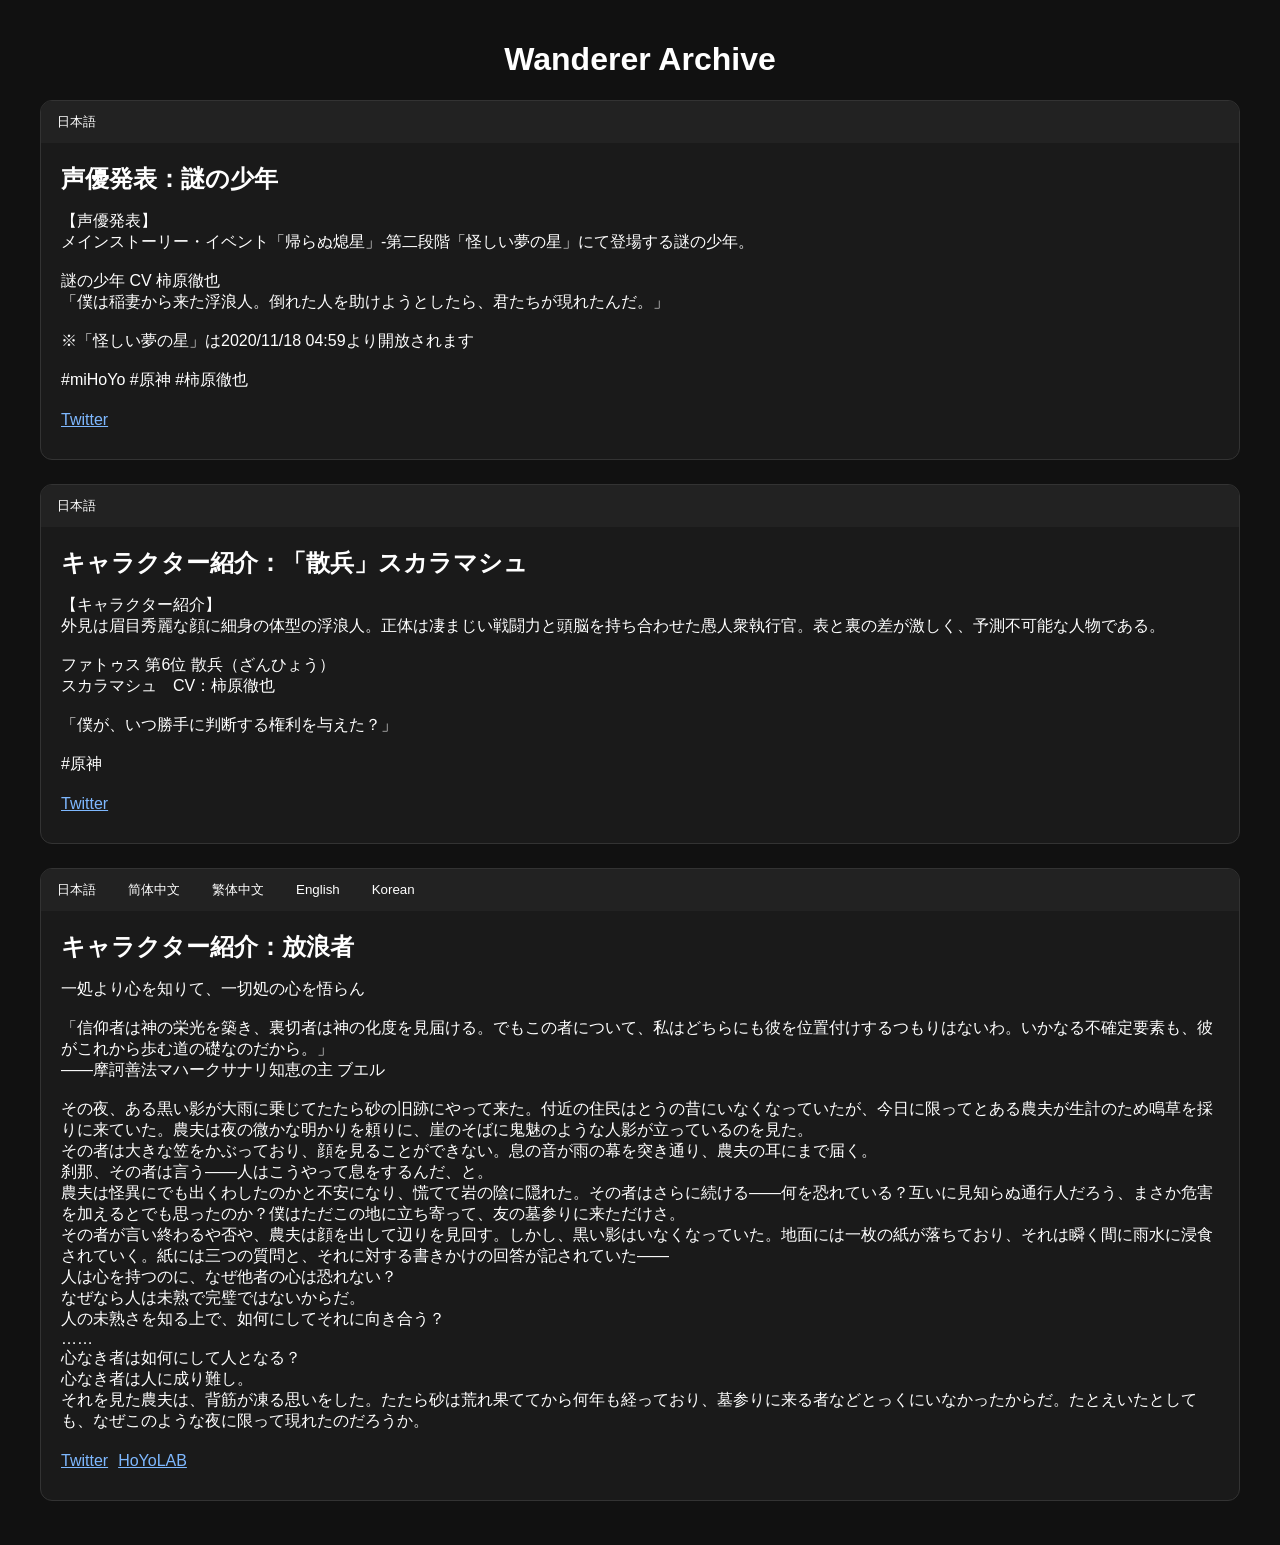
==== index.html @ 5365635c "Update index.html" ====
<!DOCTYPE html>
<html lang="ja">
<head>
<meta charset="UTF-8">
<meta name="viewport" content="width=device-width, initial-scale=1">

<title>Wanderer Archive</title>

<style>
body{
    font-family:-apple-system,BlinkMacSystemFont,sans-serif;
    max-width:1200px;
    margin:auto;
    padding:20px;
    background:#111;
    color:#fff;
}

h1{
    text-align:center;
}

.card{
    background:#1a1a1a;
    border:1px solid #333;
    border-radius:12px;
    margin-bottom:24px;
    overflow:hidden;
}

.tabs{
    display:flex;
    flex-wrap:wrap;
    background:#222;
}

.tabs button{
    border:none;
    background:#222;
    color:white;
    padding:12px 16px;
    cursor:pointer;
    transition:.2s;
}

.tabs button:hover{
    background:#333;
}

.tabs button.active{
    background:#4a90e2;
}

.content{
    padding:20px;
}

.title{
    font-size:1.5rem;
    font-weight:bold;
    margin-bottom:16px;
}

.images{
    margin-top:20px;
}

.images img{
    max-width:100%;
    border-radius:8px;
    margin-bottom:12px;
    display:block;
}

.links{
    margin-top:20px;
}

.links a{
    display:inline-block;
    margin-right:10px;
    margin-bottom:10px;
    color:#7eb8ff;
}

.error{
    color:#ff8080;
}
</style>
</head>
<body>

<h1>Wanderer Archive</h1>

<div id="app">Loading...</div>

<script>

fetch("./wandererDB.json")
.then(response => response.json())
.then(data => {

    const app = document.getElementById("app");
    app.innerHTML = "";

    Object.entries(data.intro).forEach(([id,item]) => {

        const card = document.createElement("div");
        card.className = "card";

        const tabs = document.createElement("div");
        tabs.className = "tabs";

        const content = document.createElement("div");
        content.className = "content";

        const availableLangs =
            Object.keys(data.language)
            .filter(lang =>
                item.description &&
                item.description[lang] !== null
            );

        if(availableLangs.length === 0){
            return;
        }

        function render(lang){

            content.innerHTML = "";

            const title = document.createElement("div");
            title.className = "title";
            title.textContent =
                item.title?.[lang]
                || item.title?.ja
                || "";

            content.appendChild(title);

            const desc = document.createElement("div");
            desc.innerHTML =
                item.description?.[lang]
                || "";

            content.appendChild(desc);

            // 画像
            const images = document.createElement("div");
            images.className = "images";

            if(Array.isArray(item.img)){

                item.img.forEach(group => {

                    Object.values(group).forEach(imageSet => {

                        const path = imageSet?.[lang];

                        if(path){

                            const img =
                                document.createElement("img");

                            img.src = path + ".jpg";

                            img.onerror = () => {
                                img.remove();
                            };

                            images.appendChild(img);
                        }
                    });

                });

            }

            content.appendChild(images);

            // URL
            const links = document.createElement("div");
            links.className = "links";

            if(
                Array.isArray(item.url)
                && item.url[0]
                && item.url[0][lang]
            ){

                item.url[0][lang].forEach(site => {

                    Object.entries(site).forEach(([name,url]) => {

                        const a =
                            document.createElement("a");

                        a.href = url;
                        a.target = "_blank";
                        a.rel = "noopener noreferrer";

                        a.textContent = name;

                        links.appendChild(a);

                    });

                });

            }

            content.appendChild(links);

            tabs.querySelectorAll("button")
                .forEach(btn =>
                    btn.classList.remove("active")
                );

            document
                .getElementById(`tab-${id}-${lang}`)
                ?.classList.add("active");
        }

        availableLangs.forEach(lang => {

            const btn =
                document.createElement("button");

            btn.id =
                `tab-${id}-${lang}`;

            btn.textContent =
                data.language[lang];

            btn.addEventListener(
                "click",
                () => render(lang)
            );

            tabs.appendChild(btn);

        });

        render(availableLangs[0]);

        card.appendChild(tabs);
        card.appendChild(content);

        app.appendChild(card);

    });

})
.catch(error => {

    document.getElementById("app").innerHTML =
        `<div class="error">
            ${error}
        </div>`;

    console.error(error);

});
</script>

</body>
</html>
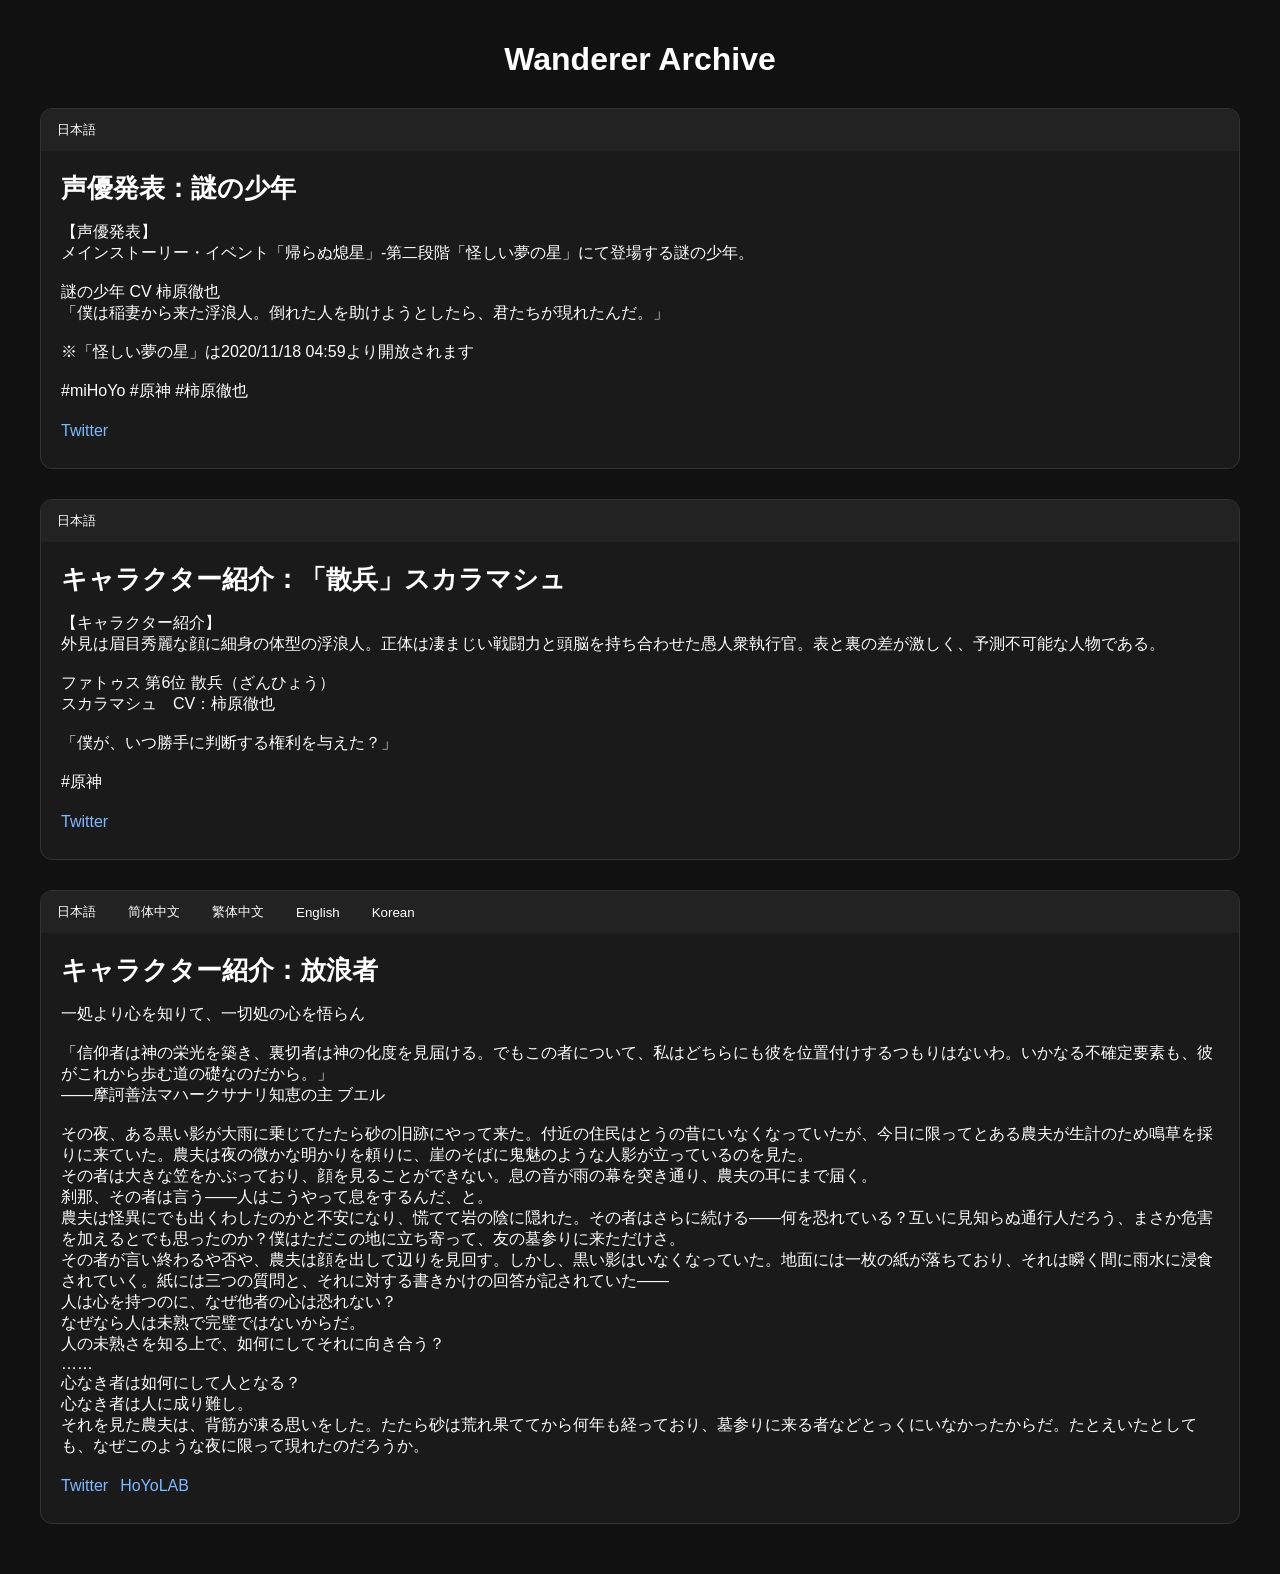
==== commit 00748fe6: "Update index.html" ====
--- a/index.html
+++ b/index.html
@@ -2,7 +2,7 @@
 <html lang="ja">
 <head>
 <meta charset="UTF-8">
-<meta name="viewport" content="width=device-width, initial-scale=1">
+<meta name="viewport" content="width=device-width, initial-scale=1.0">
 
 <title>Wanderer Archive</title>
 
@@ -18,13 +18,14 @@
 
 h1{
     text-align:center;
+    margin-bottom:30px;
 }
 
 .card{
     background:#1a1a1a;
     border:1px solid #333;
     border-radius:12px;
-    margin-bottom:24px;
+    margin-bottom:30px;
     overflow:hidden;
 }
 
@@ -56,7 +57,7 @@
 }
 
 .title{
-    font-size:1.5rem;
+    font-size:1.6rem;
     font-weight:bold;
     margin-bottom:16px;
 }
@@ -66,10 +67,10 @@
 }
 
 .images img{
+    display:block;
     max-width:100%;
     border-radius:8px;
     margin-bottom:12px;
-    display:block;
 }
 
 .links{
@@ -78,9 +79,14 @@
 
 .links a{
     display:inline-block;
-    margin-right:10px;
-    margin-bottom:10px;
     color:#7eb8ff;
+    margin-right:12px;
+    margin-bottom:8px;
+    text-decoration:none;
+}
+
+.links a:hover{
+    text-decoration:underline;
 }
 
 .error{
@@ -95,6 +101,9 @@
 <div id="app">Loading...</div>
 
 <script>
+
+const params = new URLSearchParams(window.location.search);
+const defaultLang = params.get("lang");
 
 fetch("./wandererDB.json")
 .then(response => response.json())
@@ -133,53 +142,66 @@
             title.className = "title";
             title.textContent =
                 item.title?.[lang]
-                || item.title?.ja
-                || "";
+                ?? item.title?.ja
+                ?? "";
 
             content.appendChild(title);
 
-            const desc = document.createElement("div");
-            desc.innerHTML =
+            const description =
+                document.createElement("div");
+
+            description.innerHTML =
                 item.description?.[lang]
-                || "";
-
-            content.appendChild(desc);
-
-            // 画像
-            const images = document.createElement("div");
-            images.className = "images";
+                ?? "";
+
+            content.appendChild(description);
+
+            const imageArea =
+                document.createElement("div");
+
+            imageArea.className = "images";
 
             if(Array.isArray(item.img)){
 
                 item.img.forEach(group => {
 
-                    Object.values(group).forEach(imageSet => {
-
-                        const path = imageSet?.[lang];
-
-                        if(path){
-
-                            const img =
-                                document.createElement("img");
-
-                            img.src = path + ".jpg";
-
-                            img.onerror = () => {
-                                img.remove();
-                            };
-
-                            images.appendChild(img);
+                    Object.values(group)
+                    .forEach(imageSet => {
+
+                        const path =
+                            imageSet?.[lang];
+
+                        if(!path){
+                            return;
                         }
+
+                        const img =
+                            document.createElement("img");
+
+                        img.src =
+                            "img/" +
+                            path +
+                            ".jpg";
+
+                        img.loading = "lazy";
+
+                        img.onerror = () => {
+                            img.remove();
+                        };
+
+                        imageArea.appendChild(img);
+
                     });
 
                 });
 
             }
 
-            content.appendChild(images);
-
-            // URL
-            const links = document.createElement("div");
+            content.appendChild(imageArea);
+
+            const links =
+                document.createElement("div");
+
             links.className = "links";
 
             if(
@@ -188,16 +210,19 @@
                 && item.url[0][lang]
             ){
 
-                item.url[0][lang].forEach(site => {
-
-                    Object.entries(site).forEach(([name,url]) => {
+                item.url[0][lang]
+                .forEach(site => {
+
+                    Object.entries(site)
+                    .forEach(([name,url]) => {
 
                         const a =
                             document.createElement("a");
 
                         a.href = url;
                         a.target = "_blank";
-                        a.rel = "noopener noreferrer";
+                        a.rel =
+                            "noopener noreferrer";
 
                         a.textContent = name;
 
@@ -211,37 +236,46 @@
 
             content.appendChild(links);
 
-            tabs.querySelectorAll("button")
+            tabs
+                .querySelectorAll("button")
                 .forEach(btn =>
                     btn.classList.remove("active")
                 );
 
             document
-                .getElementById(`tab-${id}-${lang}`)
+                .getElementById(
+                    `tab-${id}-${lang}`
+                )
                 ?.classList.add("active");
         }
 
         availableLangs.forEach(lang => {
 
-            const btn =
+            const button =
                 document.createElement("button");
 
-            btn.id =
+            button.id =
                 `tab-${id}-${lang}`;
 
-            btn.textContent =
+            button.textContent =
                 data.language[lang];
 
-            btn.addEventListener(
+            button.addEventListener(
                 "click",
                 () => render(lang)
             );
 
-            tabs.appendChild(btn);
+            tabs.appendChild(button);
 
         });
 
-        render(availableLangs[0]);
+        const initialLang =
+            defaultLang &&
+            availableLangs.includes(defaultLang)
+                ? defaultLang
+                : availableLangs[0];
+
+        render(initialLang);
 
         card.appendChild(tabs);
         card.appendChild(content);
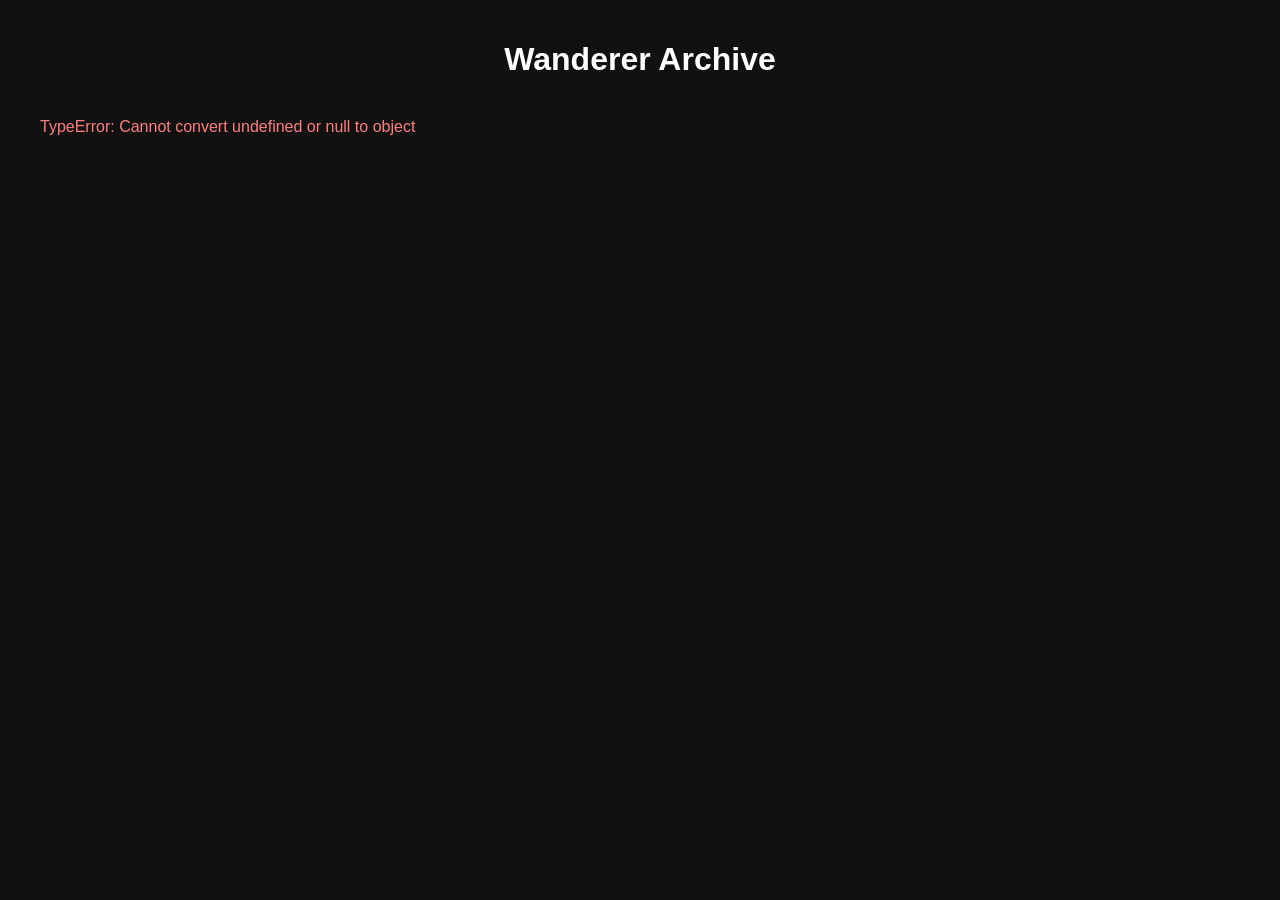
==== commit 20e95868: "Update index.html" ====
--- a/index.html
+++ b/index.html
@@ -2,7 +2,7 @@
 <html lang="ja">
 <head>
 <meta charset="UTF-8">
-<meta name="viewport" content="width=device-width, initial-scale=1.0">
+<meta name="viewport" content="width=device-width, initial-scale=1">
 
 <title>Wanderer Archive</title>
 
@@ -18,7 +18,15 @@
 
 h1{
     text-align:center;
-    margin-bottom:30px;
+    margin-bottom:40px;
+}
+
+.section-title{
+    font-size:2rem;
+    margin-top:40px;
+    margin-bottom:20px;
+    padding-bottom:10px;
+    border-bottom:2px solid #333;
 }
 
 .card{
@@ -41,7 +49,6 @@
     color:white;
     padding:12px 16px;
     cursor:pointer;
-    transition:.2s;
 }
 
 .tabs button:hover{
@@ -57,7 +64,7 @@
 }
 
 .title{
-    font-size:1.6rem;
+    font-size:1.4rem;
     font-weight:bold;
     margin-bottom:16px;
 }
@@ -79,9 +86,9 @@
 
 .links a{
     display:inline-block;
-    color:#7eb8ff;
     margin-right:12px;
     margin-bottom:8px;
+    color:#7eb8ff;
     text-decoration:none;
 }
 
@@ -112,175 +119,202 @@
     const app = document.getElementById("app");
     app.innerHTML = "";
 
-    Object.entries(data.intro).forEach(([id,item]) => {
-
-        const card = document.createElement("div");
-        card.className = "card";
-
-        const tabs = document.createElement("div");
-        tabs.className = "tabs";
-
-        const content = document.createElement("div");
-        content.className = "content";
-
-        const availableLangs =
-            Object.keys(data.language)
-            .filter(lang =>
-                item.description &&
-                item.description[lang] !== null
-            );
-
-        if(availableLangs.length === 0){
-            return;
-        }
-
-        function render(lang){
-
-            content.innerHTML = "";
-
-            const title = document.createElement("div");
-            title.className = "title";
-            title.textContent =
-                item.title?.[lang]
-                ?? item.title?.ja
-                ?? "";
-
-            content.appendChild(title);
-
-            const description =
+    Object.entries(data.sections).forEach(([sectionKey, section]) => {
+
+        const sectionTitle =
+            document.createElement("h2");
+
+        sectionTitle.className =
+            "section-title";
+
+        sectionTitle.textContent =
+            section.name?.[defaultLang]
+            || section.name?.ja
+            || sectionKey;
+
+        app.appendChild(sectionTitle);
+
+        Object.entries(section.items)
+        .forEach(([id,item]) => {
+
+            const card =
                 document.createElement("div");
 
-            description.innerHTML =
-                item.description?.[lang]
-                ?? "";
-
-            content.appendChild(description);
-
-            const imageArea =
+            card.className = "card";
+
+            const tabs =
                 document.createElement("div");
 
-            imageArea.className = "images";
-
-            if(Array.isArray(item.img)){
-
-                item.img.forEach(group => {
-
-                    Object.values(group)
-                    .forEach(imageSet => {
-
-                        const path =
-                            imageSet?.[lang];
-
-                        if(!path){
-                            return;
-                        }
-
-                        const img =
-                            document.createElement("img");
-
-                        img.src =
-                            "img/" +
-                            path +
-                            ".jpg";
-
-                        img.loading = "lazy";
-
-                        img.onerror = () => {
-                            img.remove();
-                        };
-
-                        imageArea.appendChild(img);
+            tabs.className = "tabs";
+
+            const content =
+                document.createElement("div");
+
+            content.className = "content";
+
+            const availableLangs =
+                Object.keys(data.language)
+                .filter(lang =>
+                    item.description &&
+                    item.description[lang] !== null
+                );
+
+            if(availableLangs.length === 0){
+                return;
+            }
+
+            function render(lang){
+
+                content.innerHTML = "";
+
+                const title =
+                    document.createElement("div");
+
+                title.className = "title";
+
+                title.textContent =
+                    item.title?.[lang]
+                    ?? item.title?.ja
+                    ?? "";
+
+                content.appendChild(title);
+
+                const desc =
+                    document.createElement("div");
+
+                desc.innerHTML =
+                    item.description?.[lang]
+                    ?? "";
+
+                content.appendChild(desc);
+
+                const images =
+                    document.createElement("div");
+
+                images.className = "images";
+
+                if(Array.isArray(item.img)){
+
+                    item.img.forEach(group => {
+
+                        Object.values(group)
+                        .forEach(imageSet => {
+
+                            const path =
+                                imageSet?.[lang];
+
+                            if(!path){
+                                return;
+                            }
+
+                            const img =
+                                document.createElement("img");
+
+                            img.src =
+                                "img/" +
+                                path +
+                                ".jpg";
+
+                            img.loading = "lazy";
+
+                            img.onerror = () => {
+                                img.remove();
+                            };
+
+                            images.appendChild(img);
+
+                        });
 
                     });
 
-                });
-
+                }
+
+                content.appendChild(images);
+
+                const links =
+                    document.createElement("div");
+
+                links.className = "links";
+
+                if(
+                    Array.isArray(item.url)
+                    && item.url[0]
+                    && item.url[0][lang]
+                ){
+
+                    item.url[0][lang]
+                    .forEach(site => {
+
+                        Object.entries(site)
+                        .forEach(([name,url]) => {
+
+                            const a =
+                                document.createElement("a");
+
+                            a.href = url;
+                            a.target = "_blank";
+                            a.rel =
+                                "noopener noreferrer";
+
+                            a.textContent =
+                                name;
+
+                            links.appendChild(a);
+
+                        });
+
+                    });
+
+                }
+
+                content.appendChild(links);
+
+                tabs.querySelectorAll("button")
+                    .forEach(btn =>
+                        btn.classList.remove("active")
+                    );
+
+                document
+                    .getElementById(
+                        `tab-${sectionKey}-${id}-${lang}`
+                    )
+                    ?.classList.add("active");
             }
 
-            content.appendChild(imageArea);
-
-            const links =
-                document.createElement("div");
-
-            links.className = "links";
-
-            if(
-                Array.isArray(item.url)
-                && item.url[0]
-                && item.url[0][lang]
-            ){
-
-                item.url[0][lang]
-                .forEach(site => {
-
-                    Object.entries(site)
-                    .forEach(([name,url]) => {
-
-                        const a =
-                            document.createElement("a");
-
-                        a.href = url;
-                        a.target = "_blank";
-                        a.rel =
-                            "noopener noreferrer";
-
-                        a.textContent = name;
-
-                        links.appendChild(a);
-
-                    });
-
-                });
-
-            }
-
-            content.appendChild(links);
-
-            tabs
-                .querySelectorAll("button")
-                .forEach(btn =>
-                    btn.classList.remove("active")
+            availableLangs.forEach(lang => {
+
+                const btn =
+                    document.createElement("button");
+
+                btn.id =
+                    `tab-${sectionKey}-${id}-${lang}`;
+
+                btn.textContent =
+                    data.language[lang];
+
+                btn.addEventListener(
+                    "click",
+                    () => render(lang)
                 );
 
-            document
-                .getElementById(
-                    `tab-${id}-${lang}`
-                )
-                ?.classList.add("active");
-        }
-
-        availableLangs.forEach(lang => {
-
-            const button =
-                document.createElement("button");
-
-            button.id =
-                `tab-${id}-${lang}`;
-
-            button.textContent =
-                data.language[lang];
-
-            button.addEventListener(
-                "click",
-                () => render(lang)
-            );
-
-            tabs.appendChild(button);
+                tabs.appendChild(btn);
+
+            });
+
+            const initialLang =
+                defaultLang &&
+                availableLangs.includes(defaultLang)
+                    ? defaultLang
+                    : availableLangs[0];
+
+            render(initialLang);
+
+            card.appendChild(tabs);
+            card.appendChild(content);
+
+            app.appendChild(card);
 
         });
-
-        const initialLang =
-            defaultLang &&
-            availableLangs.includes(defaultLang)
-                ? defaultLang
-                : availableLangs[0];
-
-        render(initialLang);
-
-        card.appendChild(tabs);
-        card.appendChild(content);
-
-        app.appendChild(card);
 
     });
 
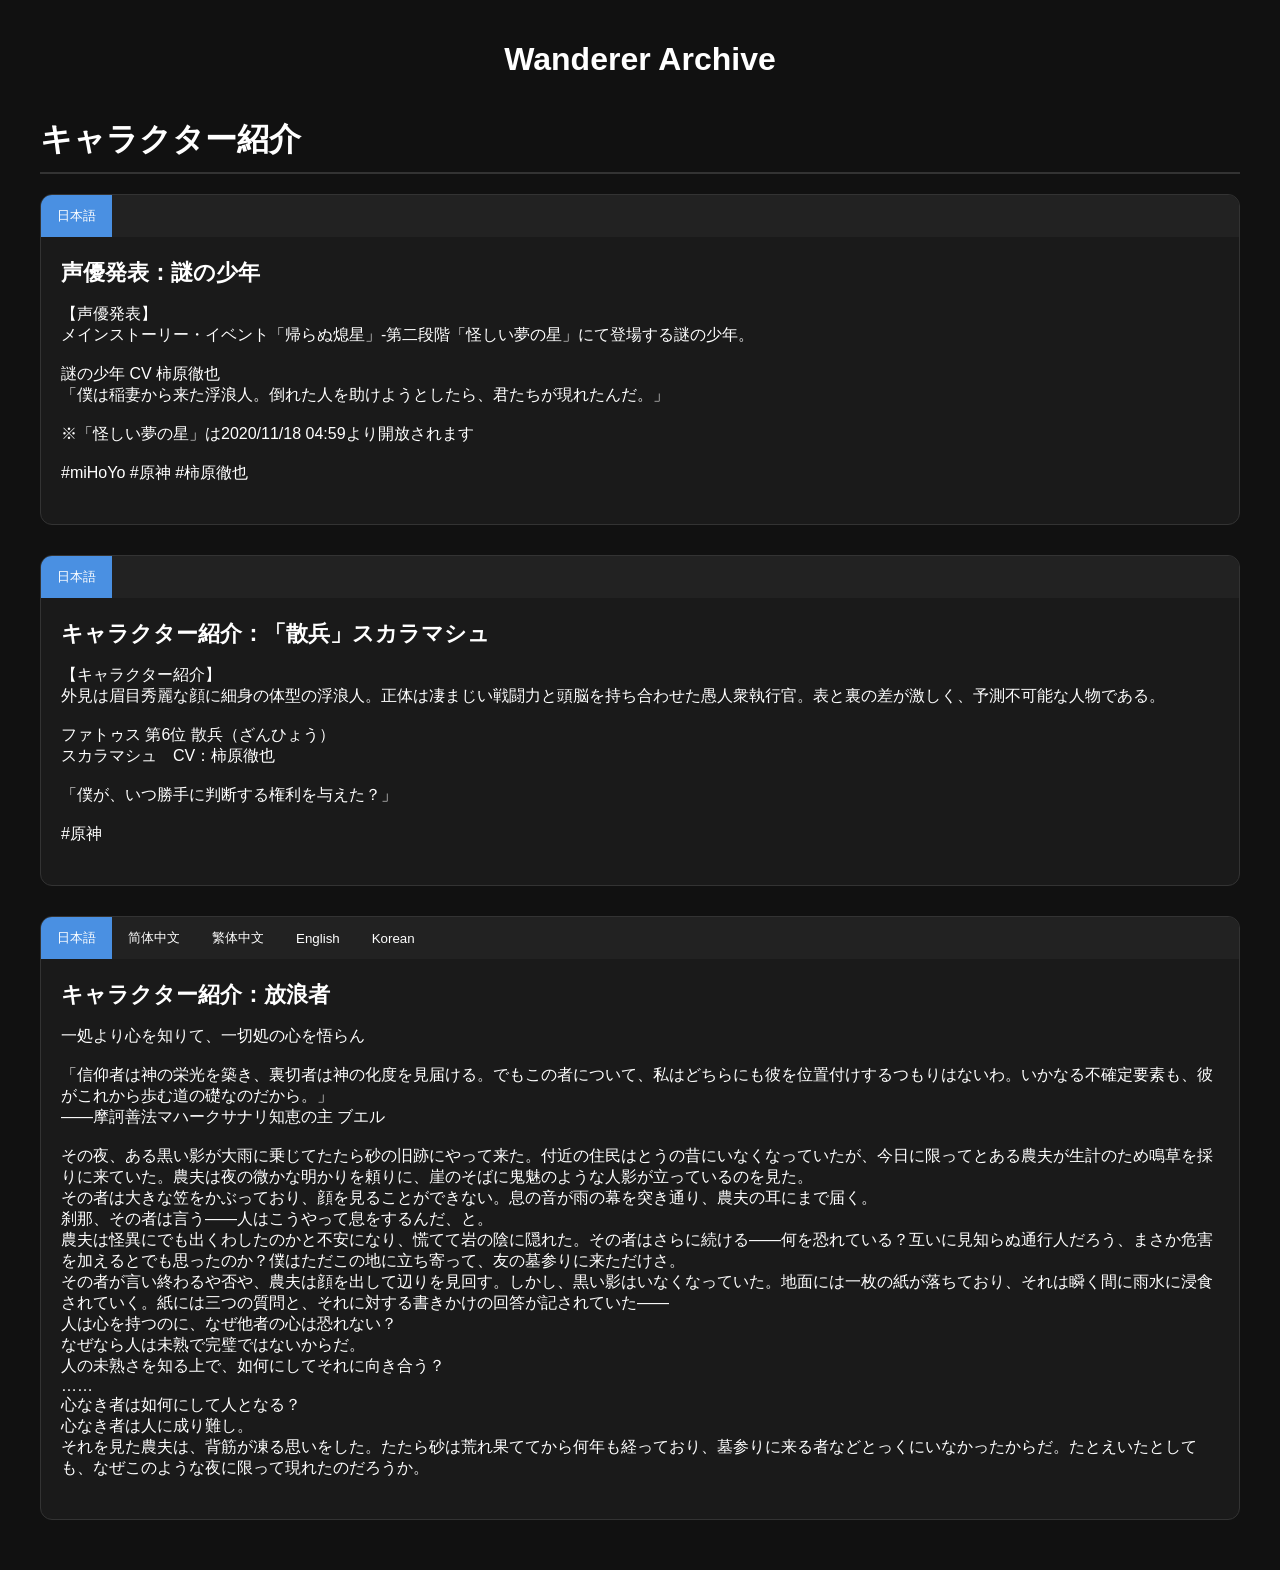
==== commit 50854d1f: "Add files via upload" ====
--- a/index.html
+++ b/index.html
@@ -3,333 +3,12 @@
 <head>
 <meta charset="UTF-8">
 <meta name="viewport" content="width=device-width, initial-scale=1">
-
 <title>Wanderer Archive</title>
-
-<style>
-body{
-    font-family:-apple-system,BlinkMacSystemFont,sans-serif;
-    max-width:1200px;
-    margin:auto;
-    padding:20px;
-    background:#111;
-    color:#fff;
-}
-
-h1{
-    text-align:center;
-    margin-bottom:40px;
-}
-
-.section-title{
-    font-size:2rem;
-    margin-top:40px;
-    margin-bottom:20px;
-    padding-bottom:10px;
-    border-bottom:2px solid #333;
-}
-
-.card{
-    background:#1a1a1a;
-    border:1px solid #333;
-    border-radius:12px;
-    margin-bottom:30px;
-    overflow:hidden;
-}
-
-.tabs{
-    display:flex;
-    flex-wrap:wrap;
-    background:#222;
-}
-
-.tabs button{
-    border:none;
-    background:#222;
-    color:white;
-    padding:12px 16px;
-    cursor:pointer;
-}
-
-.tabs button:hover{
-    background:#333;
-}
-
-.tabs button.active{
-    background:#4a90e2;
-}
-
-.content{
-    padding:20px;
-}
-
-.title{
-    font-size:1.4rem;
-    font-weight:bold;
-    margin-bottom:16px;
-}
-
-.images{
-    margin-top:20px;
-}
-
-.images img{
-    display:block;
-    max-width:100%;
-    border-radius:8px;
-    margin-bottom:12px;
-}
-
-.links{
-    margin-top:20px;
-}
-
-.links a{
-    display:inline-block;
-    margin-right:12px;
-    margin-bottom:8px;
-    color:#7eb8ff;
-    text-decoration:none;
-}
-
-.links a:hover{
-    text-decoration:underline;
-}
-
-.error{
-    color:#ff8080;
-}
-</style>
+<link rel="stylesheet" href="css/style.css">
 </head>
 <body>
-
 <h1>Wanderer Archive</h1>
-
 <div id="app">Loading...</div>
-
-<script>
-
-const params = new URLSearchParams(window.location.search);
-const defaultLang = params.get("lang");
-
-fetch("./wandererDB.json")
-.then(response => response.json())
-.then(data => {
-
-    const app = document.getElementById("app");
-    app.innerHTML = "";
-
-    Object.entries(data.sections).forEach(([sectionKey, section]) => {
-
-        const sectionTitle =
-            document.createElement("h2");
-
-        sectionTitle.className =
-            "section-title";
-
-        sectionTitle.textContent =
-            section.name?.[defaultLang]
-            || section.name?.ja
-            || sectionKey;
-
-        app.appendChild(sectionTitle);
-
-        Object.entries(section.items)
-        .forEach(([id,item]) => {
-
-            const card =
-                document.createElement("div");
-
-            card.className = "card";
-
-            const tabs =
-                document.createElement("div");
-
-            tabs.className = "tabs";
-
-            const content =
-                document.createElement("div");
-
-            content.className = "content";
-
-            const availableLangs =
-                Object.keys(data.language)
-                .filter(lang =>
-                    item.description &&
-                    item.description[lang] !== null
-                );
-
-            if(availableLangs.length === 0){
-                return;
-            }
-
-            function render(lang){
-
-                content.innerHTML = "";
-
-                const title =
-                    document.createElement("div");
-
-                title.className = "title";
-
-                title.textContent =
-                    item.title?.[lang]
-                    ?? item.title?.ja
-                    ?? "";
-
-                content.appendChild(title);
-
-                const desc =
-                    document.createElement("div");
-
-                desc.innerHTML =
-                    item.description?.[lang]
-                    ?? "";
-
-                content.appendChild(desc);
-
-                const images =
-                    document.createElement("div");
-
-                images.className = "images";
-
-                if(Array.isArray(item.img)){
-
-                    item.img.forEach(group => {
-
-                        Object.values(group)
-                        .forEach(imageSet => {
-
-                            const path =
-                                imageSet?.[lang];
-
-                            if(!path){
-                                return;
-                            }
-
-                            const img =
-                                document.createElement("img");
-
-                            img.src =
-                                "img/" +
-                                path +
-                                ".jpg";
-
-                            img.loading = "lazy";
-
-                            img.onerror = () => {
-                                img.remove();
-                            };
-
-                            images.appendChild(img);
-
-                        });
-
-                    });
-
-                }
-
-                content.appendChild(images);
-
-                const links =
-                    document.createElement("div");
-
-                links.className = "links";
-
-                if(
-                    Array.isArray(item.url)
-                    && item.url[0]
-                    && item.url[0][lang]
-                ){
-
-                    item.url[0][lang]
-                    .forEach(site => {
-
-                        Object.entries(site)
-                        .forEach(([name,url]) => {
-
-                            const a =
-                                document.createElement("a");
-
-                            a.href = url;
-                            a.target = "_blank";
-                            a.rel =
-                                "noopener noreferrer";
-
-                            a.textContent =
-                                name;
-
-                            links.appendChild(a);
-
-                        });
-
-                    });
-
-                }
-
-                content.appendChild(links);
-
-                tabs.querySelectorAll("button")
-                    .forEach(btn =>
-                        btn.classList.remove("active")
-                    );
-
-                document
-                    .getElementById(
-                        `tab-${sectionKey}-${id}-${lang}`
-                    )
-                    ?.classList.add("active");
-            }
-
-            availableLangs.forEach(lang => {
-
-                const btn =
-                    document.createElement("button");
-
-                btn.id =
-                    `tab-${sectionKey}-${id}-${lang}`;
-
-                btn.textContent =
-                    data.language[lang];
-
-                btn.addEventListener(
-                    "click",
-                    () => render(lang)
-                );
-
-                tabs.appendChild(btn);
-
-            });
-
-            const initialLang =
-                defaultLang &&
-                availableLangs.includes(defaultLang)
-                    ? defaultLang
-                    : availableLangs[0];
-
-            render(initialLang);
-
-            card.appendChild(tabs);
-            card.appendChild(content);
-
-            app.appendChild(card);
-
-        });
-
-    });
-
-})
-.catch(error => {
-
-    document.getElementById("app").innerHTML =
-        `<div class="error">
-            ${error}
-        </div>`;
-
-    console.error(error);
-
-});
-</script>
-
+<script src="app.js"></script>
 </body>
 </html>
--- a/css/style.css
+++ b/css/style.css
@@ -0,0 +1 @@
+body{font-family:-apple-system,BlinkMacSystemFont,sans-serif;max-width:1200px;margin:auto;padding:20px;background:#111;color:#fff}h1{text-align:center;margin-bottom:40px}.section-title{font-size:2rem;margin-top:40px;margin-bottom:20px;padding-bottom:10px;border-bottom:2px solid #333}.card{background:#1a1a1a;border:1px solid #333;border-radius:12px;margin-bottom:30px;overflow:hidden}.tabs{display:flex;flex-wrap:wrap;background:#222}.tabs button{border:none;background:#222;color:#fff;padding:12px 16px;cursor:pointer}.tabs button:hover{background:#333}.tabs button.active{background:#4a90e2}.content{padding:20px}.title{font-size:1.4rem;font-weight:bold;margin-bottom:16px}.images{margin-top:20px}.images img{display:block;max-width:100%;border-radius:8px;margin-bottom:12px}.links{margin-top:20px}.links a{display:inline-block;margin-right:12px;margin-bottom:8px;color:#7eb8ff;text-decoration:none}.links a:hover{text-decoration:underline}.error{color:#ff8080}
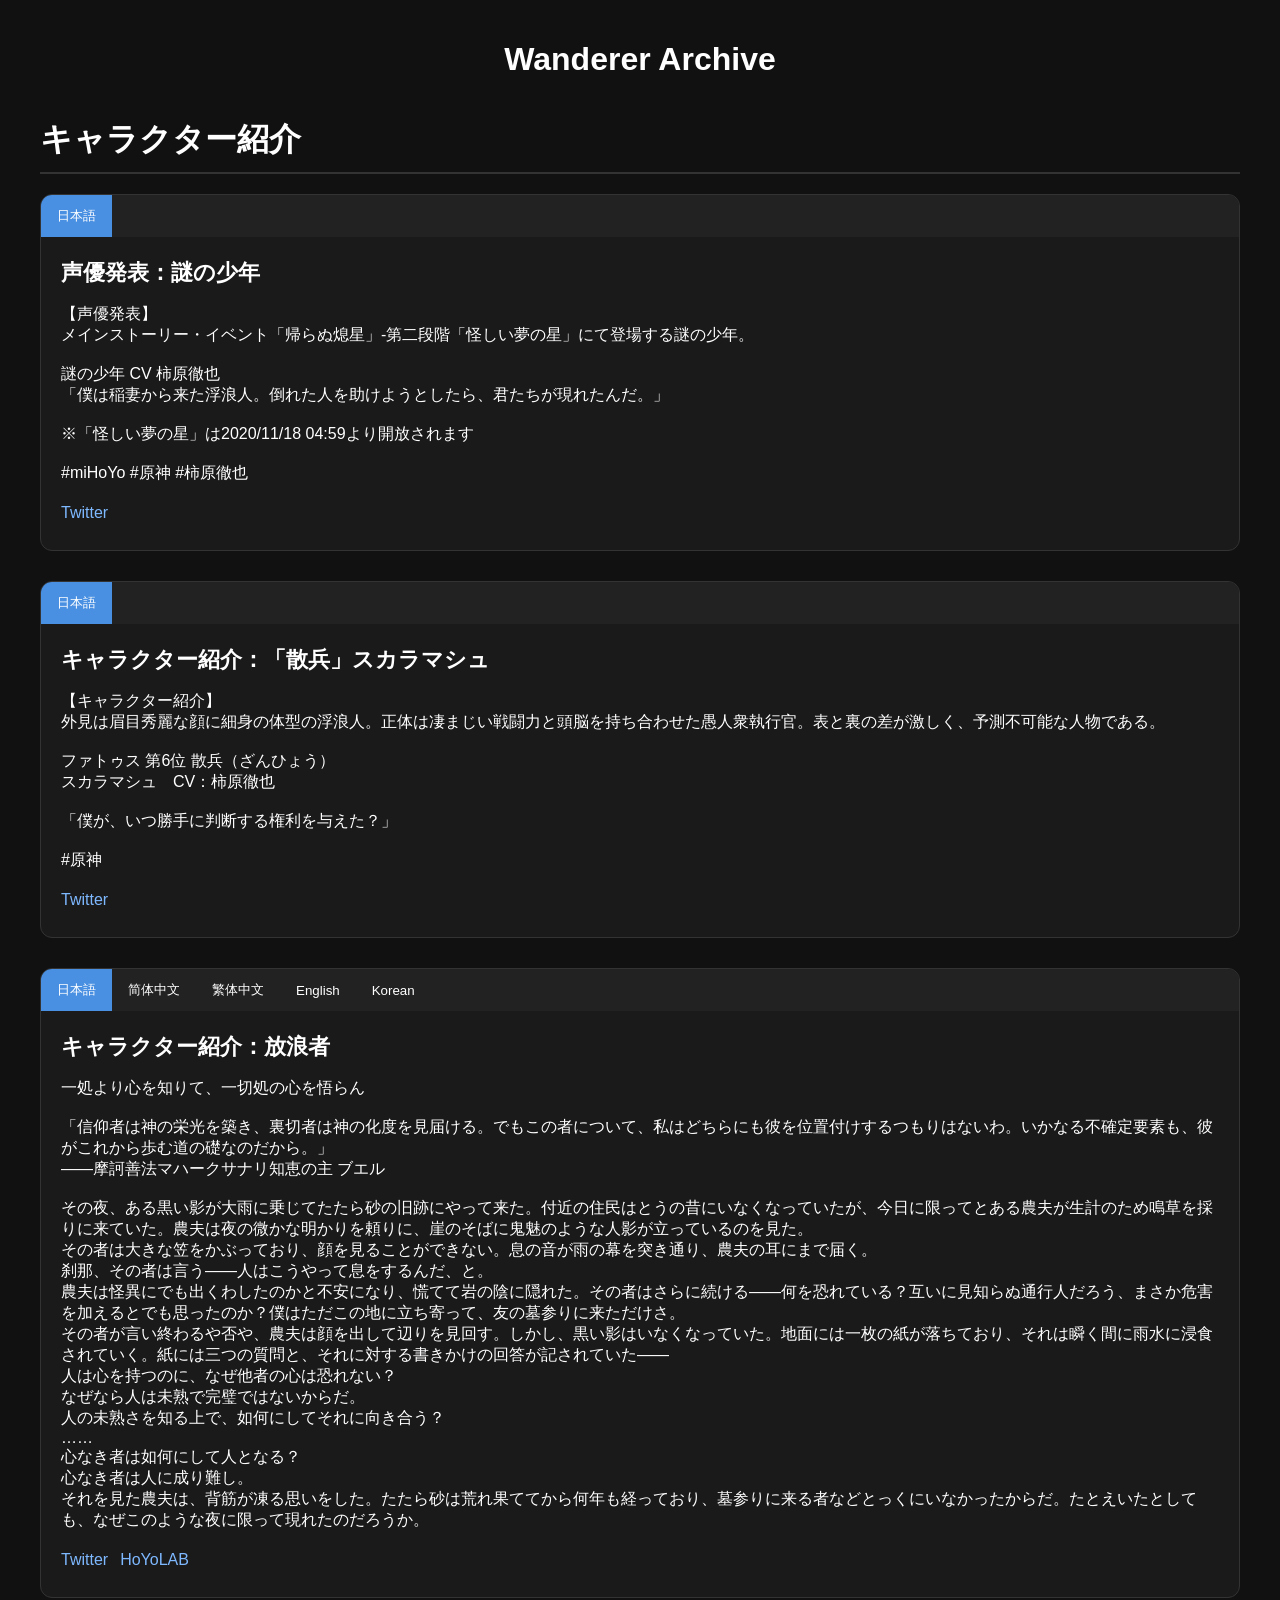
==== commit 5dda3470: "Add files via upload" ====
--- a/index.html
+++ b/index.html
@@ -11,4 +11,4 @@
 <div id="app">Loading...</div>
 <script src="app.js"></script>
 </body>
-</html>
+</html>
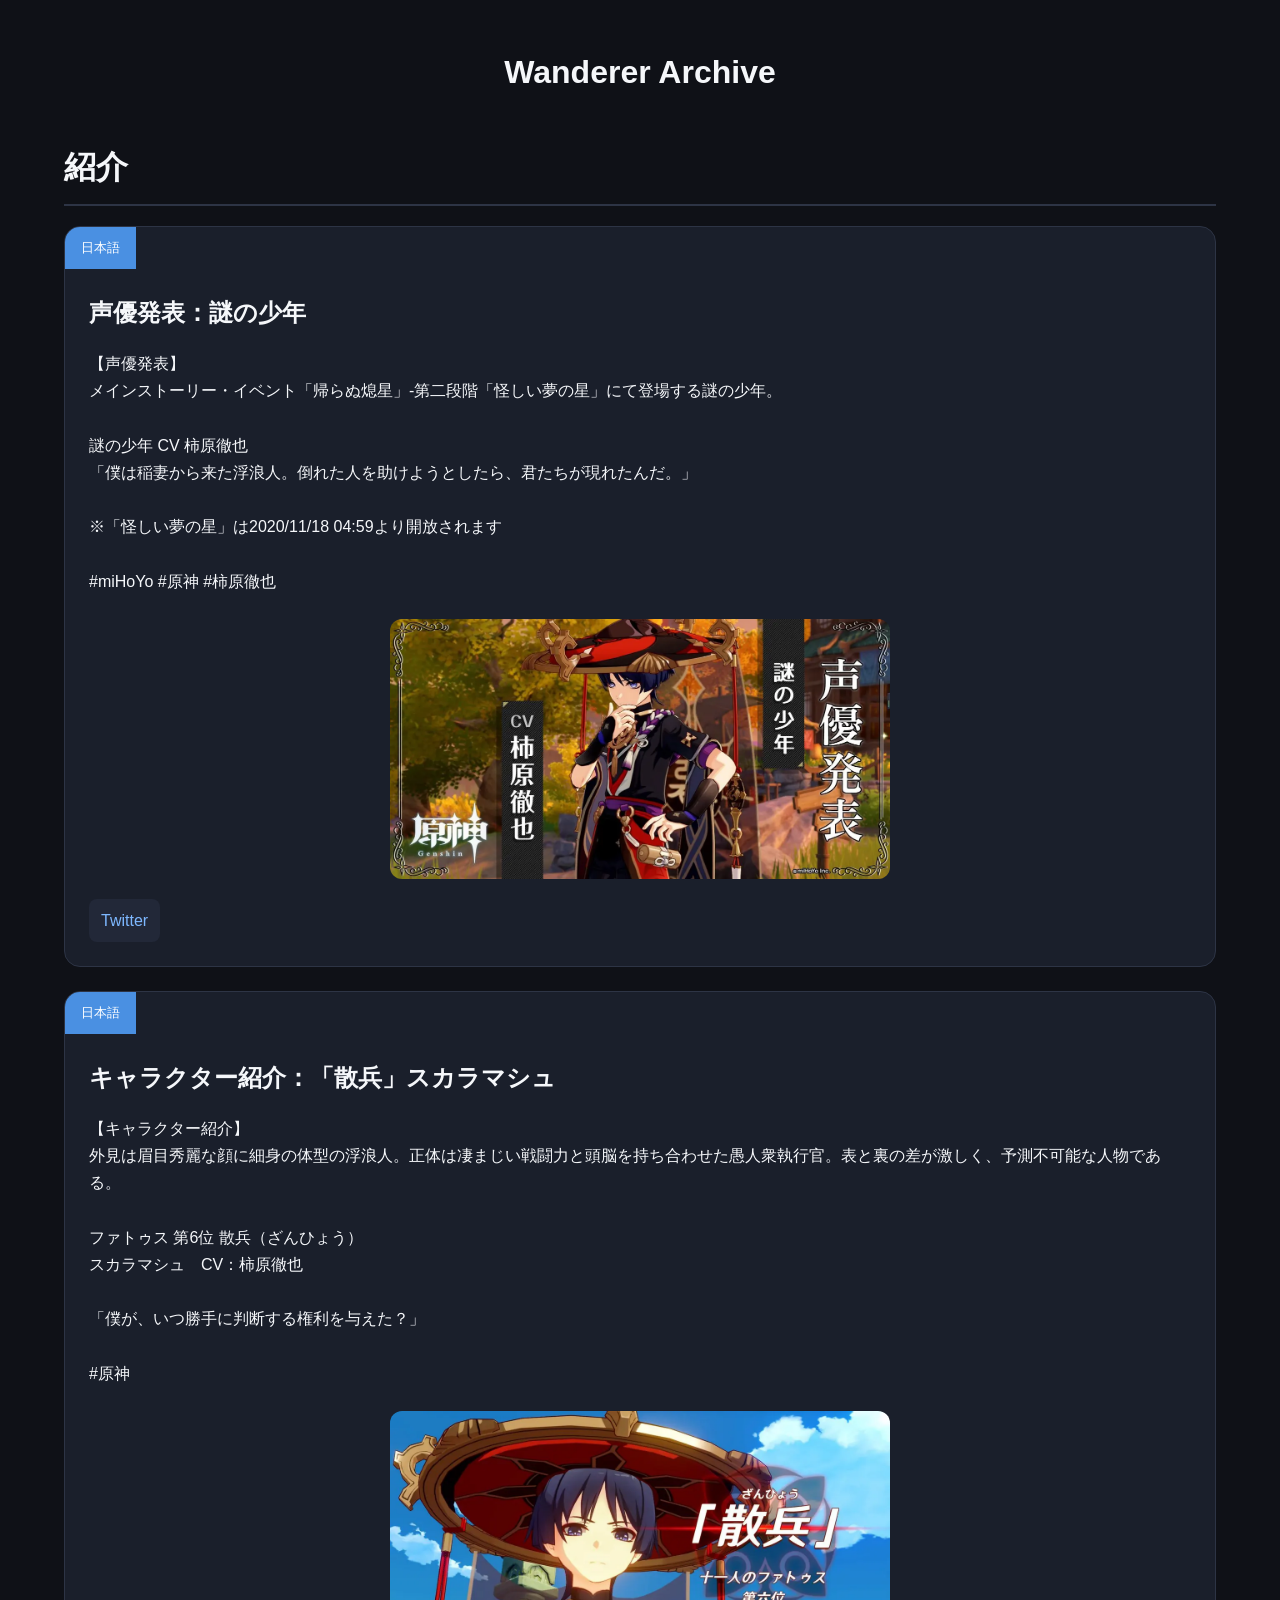
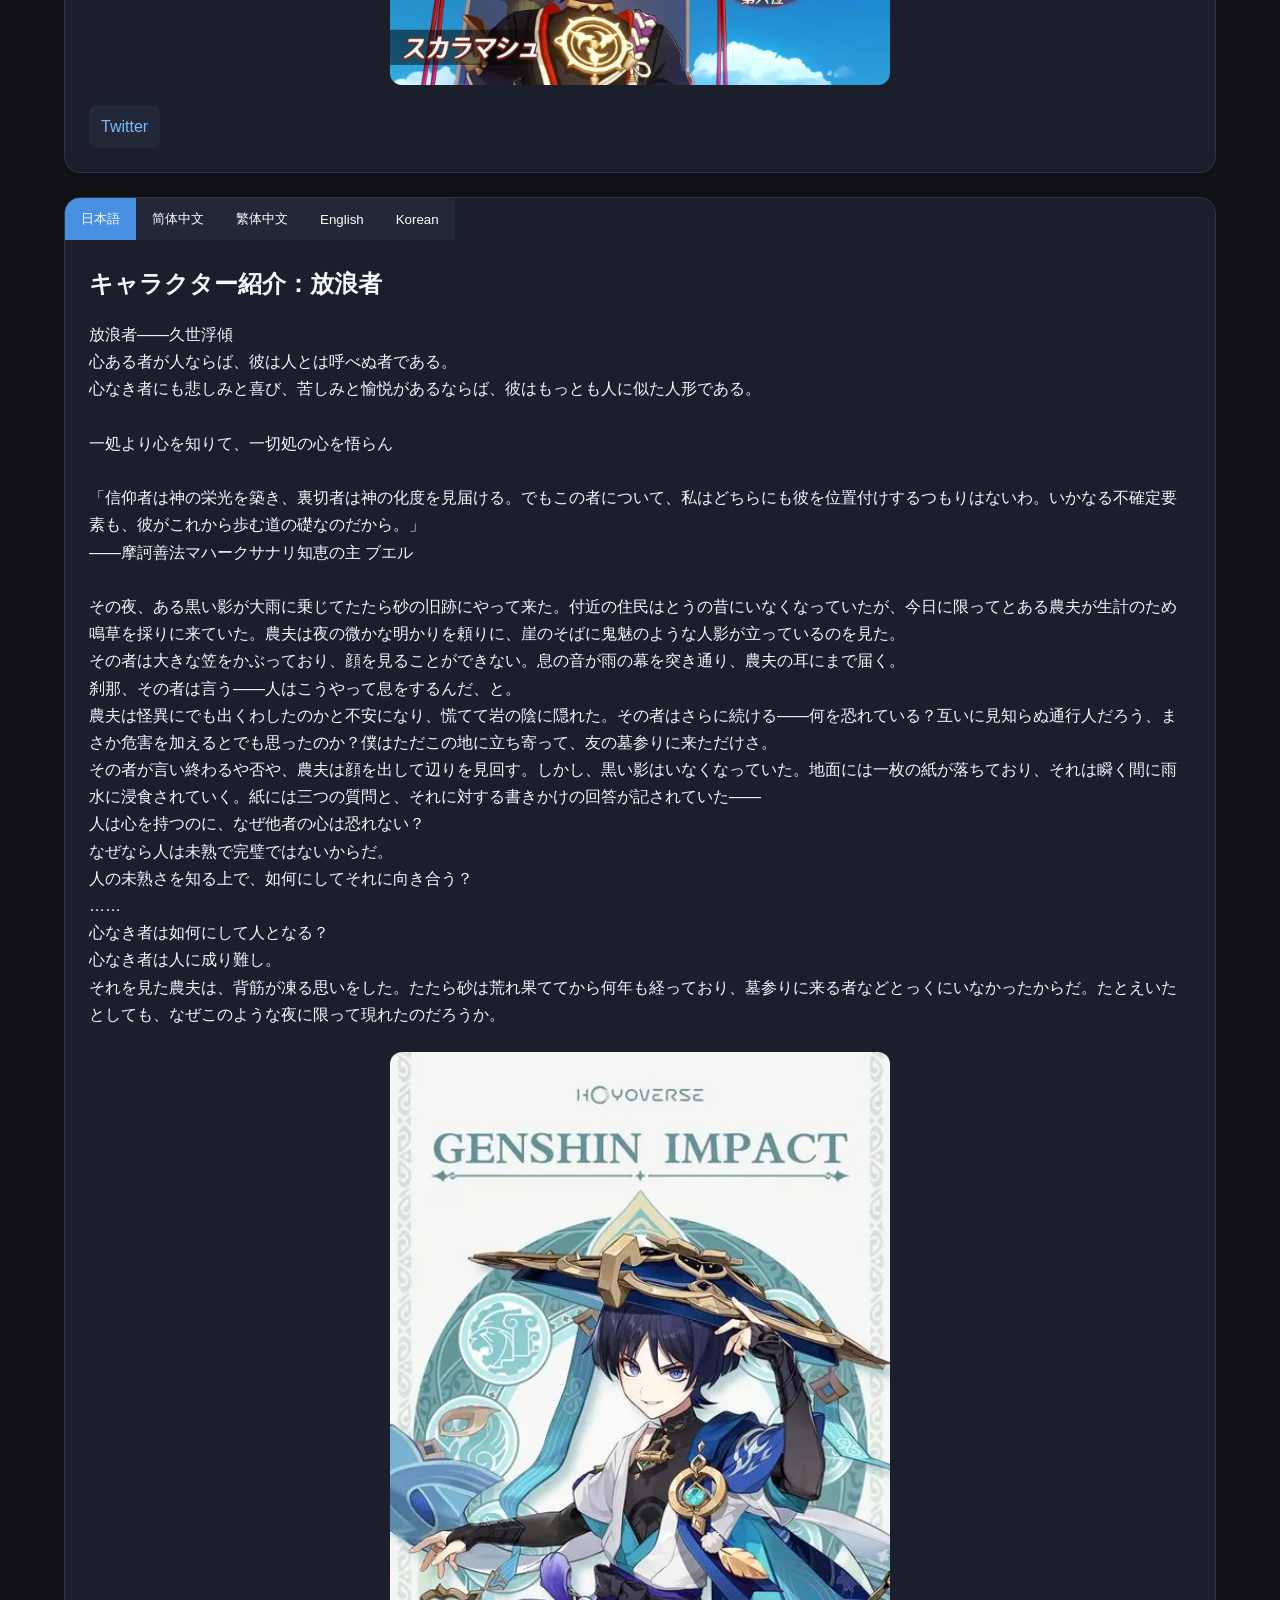
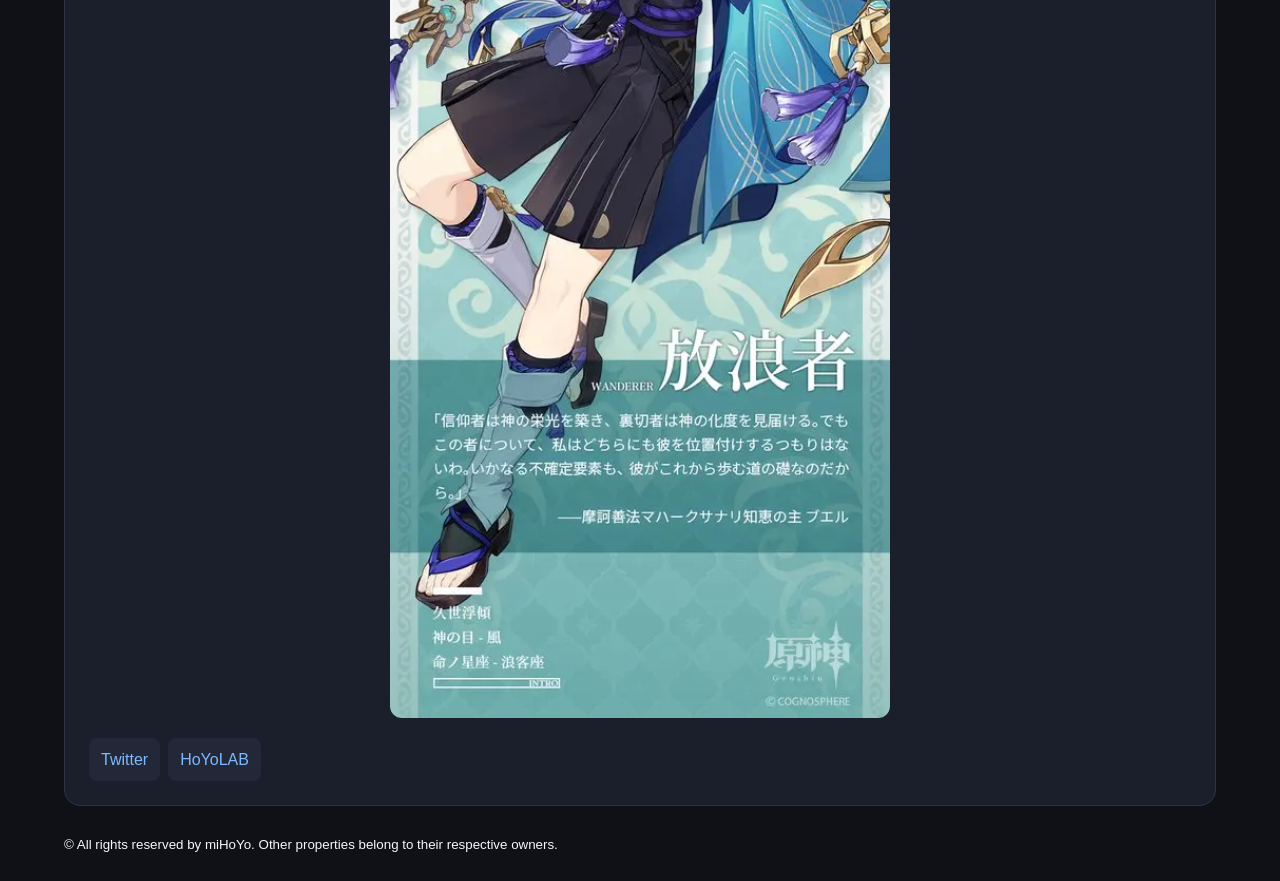
==== commit 824c465b: "Update index.html" ====
--- a/index.html
+++ b/index.html
@@ -10,5 +10,6 @@
 <h1>Wanderer Archive</h1>
 <div id="app">Loading...</div>
 <script src="app.js"></script>
+<footer><small>© All rights reserved by miHoYo. Other properties belong to their respective owners.</small></footer>
 </body>
-</html>+</html>
--- a/css/style.css
+++ b/css/style.css
@@ -1 +1,72 @@
-body{font-family:-apple-system,BlinkMacSystemFont,sans-serif;max-width:1200px;margin:auto;padding:20px;background:#111;color:#fff}h1{text-align:center;margin-bottom:40px}.section-title{font-size:2rem;margin-top:40px;margin-bottom:20px;padding-bottom:10px;border-bottom:2px solid #333}.card{background:#1a1a1a;border:1px solid #333;border-radius:12px;margin-bottom:30px;overflow:hidden}.tabs{display:flex;flex-wrap:wrap;background:#222}.tabs button{border:none;background:#222;color:#fff;padding:12px 16px;cursor:pointer}.tabs button:hover{background:#333}.tabs button.active{background:#4a90e2}.content{padding:20px}.title{font-size:1.4rem;font-weight:bold;margin-bottom:16px}.images{margin-top:20px}.images img{display:block;max-width:100%;border-radius:8px;margin-bottom:12px}.links{margin-top:20px}.links a{display:inline-block;margin-right:12px;margin-bottom:8px;color:#7eb8ff;text-decoration:none}.links a:hover{text-decoration:underline}.error{color:#ff8080}+
+:root{
+--bg:#0f1117;
+--card:#1a1f2b;
+--border:#2d3445;
+--text:#f5f7fa;
+--accent:#4a90e2;
+}
+*{box-sizing:border-box}
+body{
+font-family:-apple-system,BlinkMacSystemFont,sans-serif;
+max-width:1200px;
+margin:auto;
+padding:24px;
+background:var(--bg);
+color:var(--text);
+line-height:1.7;
+}
+h1{text-align:center;margin-bottom:40px}
+.section-title{
+font-size:2rem;
+margin-top:40px;
+margin-bottom:20px;
+padding-bottom:10px;
+border-bottom:2px solid var(--border);
+}
+.card{
+background:var(--card);
+border:1px solid var(--border);
+border-radius:16px;
+margin-bottom:24px;
+overflow:hidden;
+}
+.tabs{display:flex;flex-wrap:wrap}
+.tabs button{
+border:none;
+padding:12px 16px;
+cursor:pointer;
+background:#222838;
+color:white;
+}
+.tabs button.active{
+background:var(--accent);
+}
+.content{padding:24px}
+.title{
+font-size:1.5rem;
+font-weight:bold;
+margin-bottom:16px;
+}
+.images{text-align:center;margin-top:24px}
+.images img{
+display:block;
+margin:0 auto 20px auto;
+width:min(500px,100%);
+height:auto;
+border-radius:12px;
+}
+.links{
+margin-top:20px;
+display:flex;
+flex-wrap:wrap;
+gap:8px;
+}
+.links a{
+padding:8px 12px;
+background:#222838;
+border-radius:8px;
+color:#7eb8ff;
+text-decoration:none;
+}
+.error{color:#ff8080}
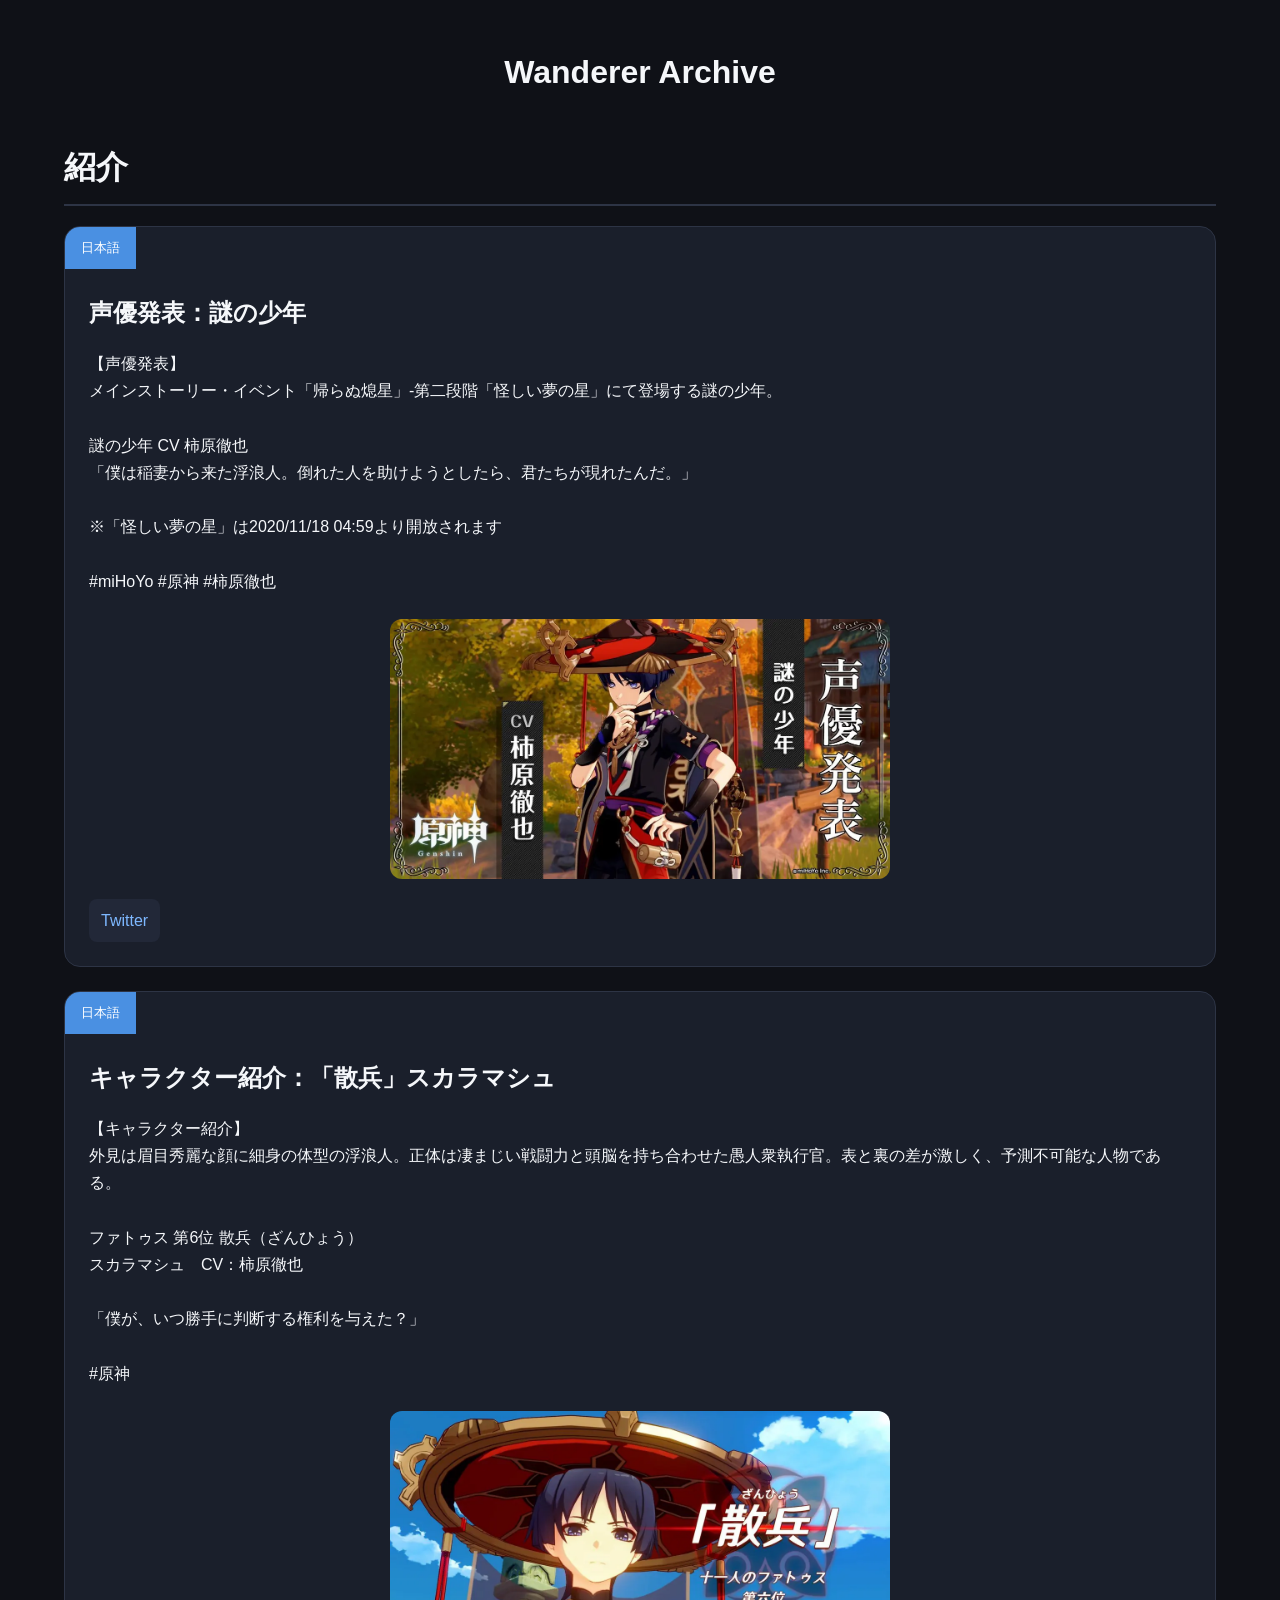
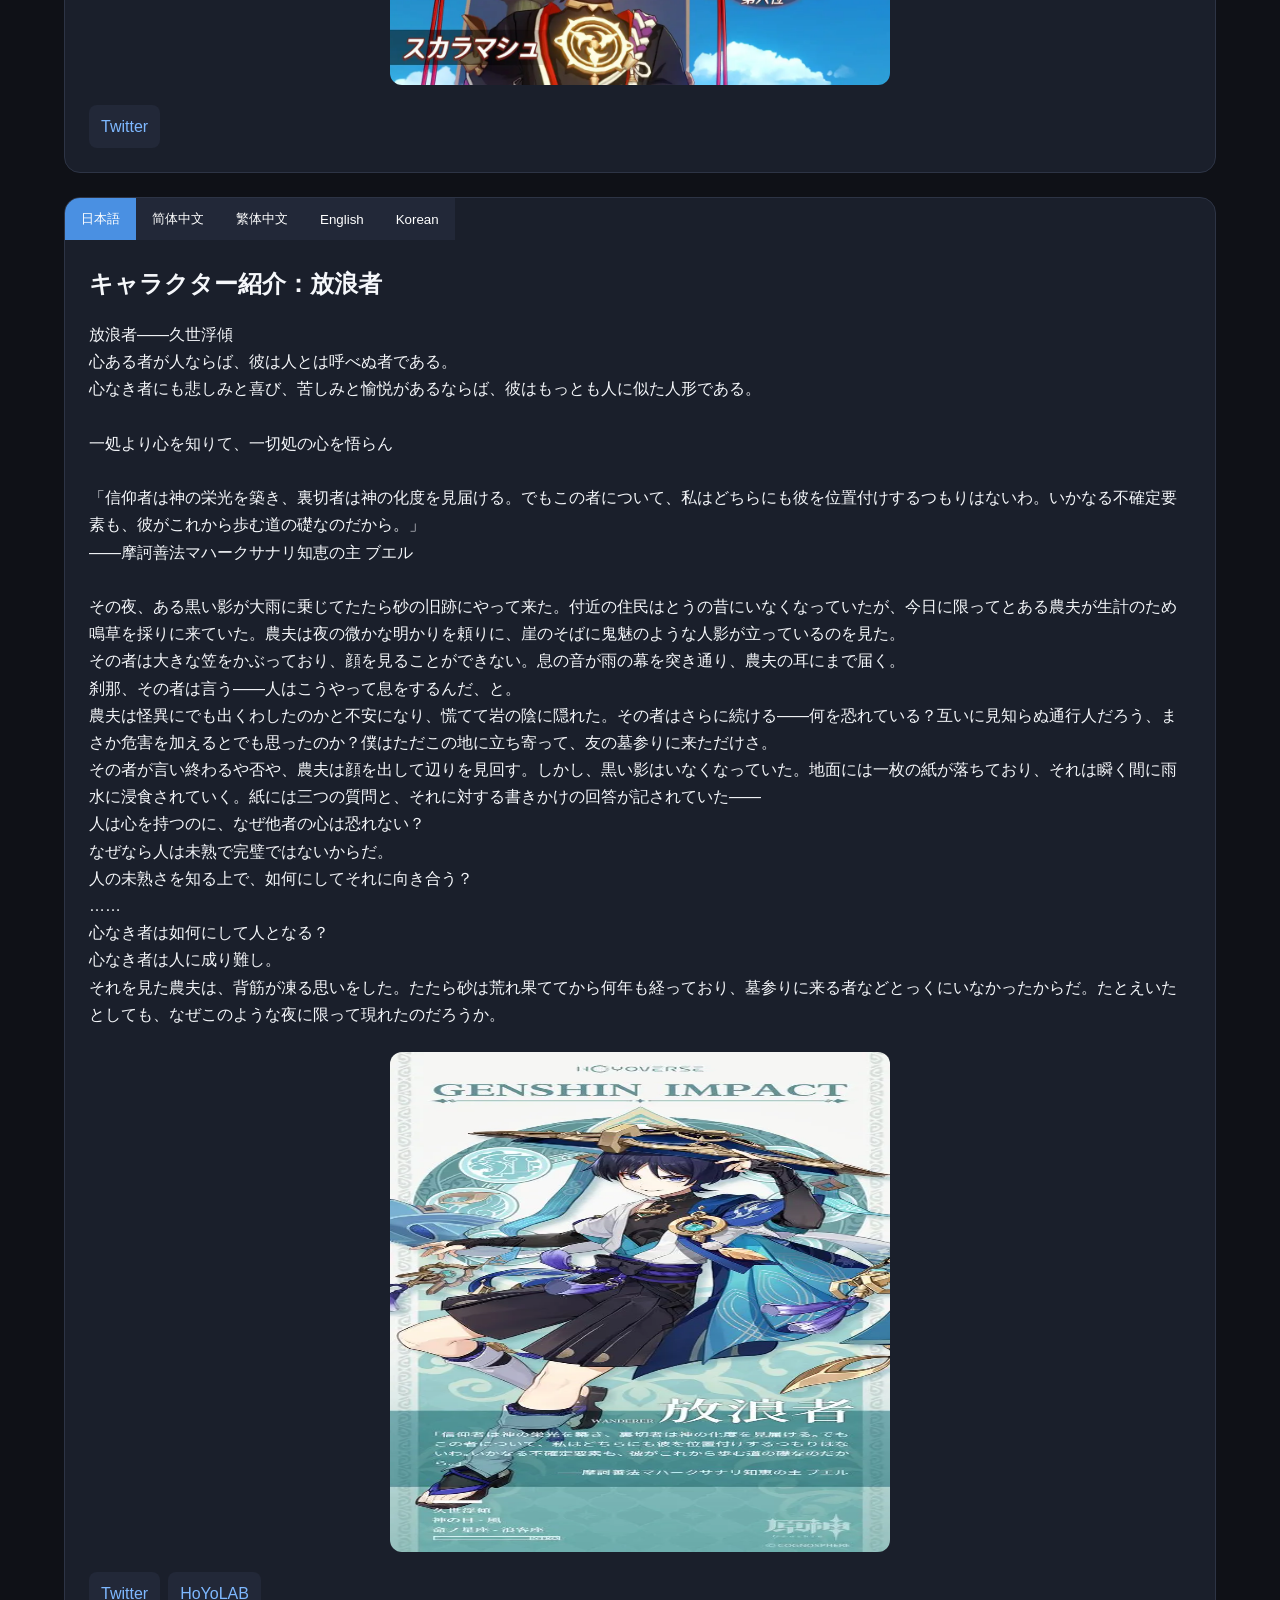
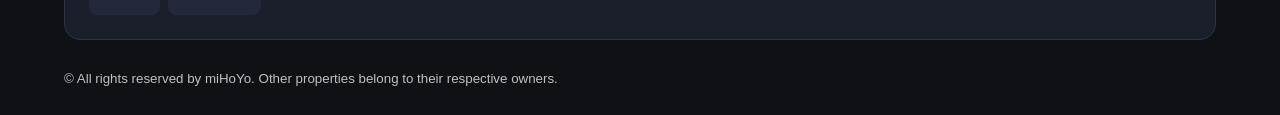
==== commit bc6b7187: "Update index.html" ====
--- a/index.html
+++ b/index.html
@@ -7,7 +7,8 @@
 <link rel="stylesheet" href="css/style.css">
 </head>
 <body>
-<h1>Wanderer Archive</h1>
+<div id="langSwitch"></div>
+<h1 id="pageTitle">Wanderer Archive</h1>
 <div id="app">Loading...</div>
 <script src="app.js"></script>
 <footer><small>© All rights reserved by miHoYo. Other properties belong to their respective owners.</small></footer>
--- a/css/style.css
+++ b/css/style.css
@@ -54,6 +54,7 @@
 margin:0 auto 20px auto;
 width:min(500px,100%);
 height:auto;
+max-height:500px;
 border-radius:12px;
 }
 .links{
@@ -69,4 +70,9 @@
 color:#7eb8ff;
 text-decoration:none;
 }
-.error{color:#ff8080}
+.error{
+  color:#ff8080
+}
+footer small {
+  color:silver;
+}
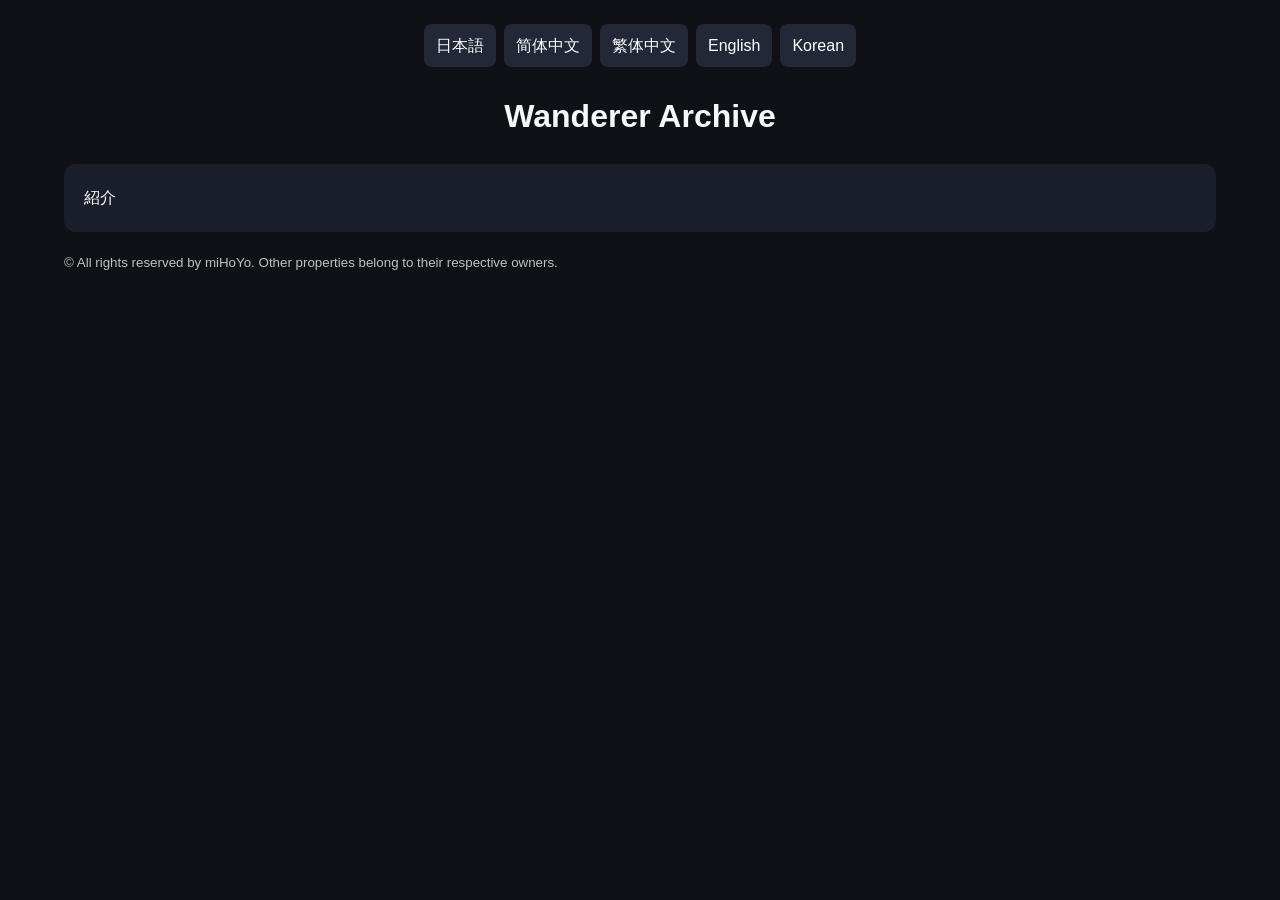
==== commit e0ccd932: "Add files via upload" ====
--- a/index.html
+++ b/index.html
@@ -4,13 +4,13 @@
 <meta charset="UTF-8">
 <meta name="viewport" content="width=device-width, initial-scale=1">
 <title>Wanderer Archive</title>
-<link rel="stylesheet" href="css/style.css">
+<link rel="stylesheet" href="/css/style.css">
 </head>
 <body>
 <div id="langSwitch"></div>
 <h1 id="pageTitle">Wanderer Archive</h1>
 <div id="app">Loading...</div>
-<script src="app.js"></script>
+<script src="/app.js"></script>
 <footer><small>© All rights reserved by miHoYo. Other properties belong to their respective owners.</small></footer>
 </body>
-</html>
+</html>
--- a/css/style.css
+++ b/css/style.css
@@ -1,78 +1,21 @@
 
-:root{
---bg:#0f1117;
---card:#1a1f2b;
---border:#2d3445;
---text:#f5f7fa;
---accent:#4a90e2;
-}
+:root{--bg:#0f1117;--card:#1a1f2b;--border:#2d3445;--text:#f5f7fa;--accent:#4a90e2}
 *{box-sizing:border-box}
-body{
-font-family:-apple-system,BlinkMacSystemFont,sans-serif;
-max-width:1200px;
-margin:auto;
-padding:24px;
-background:var(--bg);
-color:var(--text);
-line-height:1.7;
-}
-h1{text-align:center;margin-bottom:40px}
-.section-title{
-font-size:2rem;
-margin-top:40px;
-margin-bottom:20px;
-padding-bottom:10px;
-border-bottom:2px solid var(--border);
-}
-.card{
-background:var(--card);
-border:1px solid var(--border);
-border-radius:16px;
-margin-bottom:24px;
-overflow:hidden;
-}
+body{font-family:-apple-system,BlinkMacSystemFont,sans-serif;max-width:1200px;margin:auto;padding:24px;background:var(--bg);color:var(--text);line-height:1.7}
+#langSwitch{display:flex;gap:8px;flex-wrap:wrap;justify-content:center;margin-bottom:20px}
+#langSwitch a,.section-link,.links a{text-decoration:none}
+#langSwitch a{background:#222838;color:#fff;padding:8px 12px;border-radius:8px}
+h1{text-align:center}
+.section-link{display:block;background:var(--card);padding:20px;border-radius:12px;margin:16px 0;color:#fff}
+.card{background:var(--card);border:1px solid var(--border);border-radius:16px;margin-bottom:24px;overflow:hidden}
 .tabs{display:flex;flex-wrap:wrap}
-.tabs button{
-border:none;
-padding:12px 16px;
-cursor:pointer;
-background:#222838;
-color:white;
-}
-.tabs button.active{
-background:var(--accent);
-}
+.tabs button{border:none;padding:12px 16px;cursor:pointer;background:#222838;color:#fff}
+.tabs button.active{background:var(--accent)}
 .content{padding:24px}
-.title{
-font-size:1.5rem;
-font-weight:bold;
-margin-bottom:16px;
-}
+.title{font-size:1.5rem;font-weight:bold;margin-bottom:16px}
 .images{text-align:center;margin-top:24px}
-.images img{
-display:block;
-margin:0 auto 20px auto;
-width:min(500px,100%);
-height:auto;
-max-height:500px;
-border-radius:12px;
-}
-.links{
-margin-top:20px;
-display:flex;
-flex-wrap:wrap;
-gap:8px;
-}
-.links a{
-padding:8px 12px;
-background:#222838;
-border-radius:8px;
-color:#7eb8ff;
-text-decoration:none;
-}
-.error{
-  color:#ff8080
-}
-footer small {
-  color:silver;
-}
+.images img{display:block;margin:0 auto 20px;width:min(500px,100%);height:auto;max-height:500px;border-radius:12px}
+.links{margin-top:20px;display:flex;flex-wrap:wrap;gap:8px}
+.links a{padding:8px 12px;background:#222838;border-radius:8px;color:#7eb8ff}
+.version{margin-top:24px;padding-top:12px;border-top:1px solid rgba(255,255,255,.08);color:#8a92a5;font-size:.9rem;text-align:right}
+.error{color:#ff8080} footer small{color:silver}
